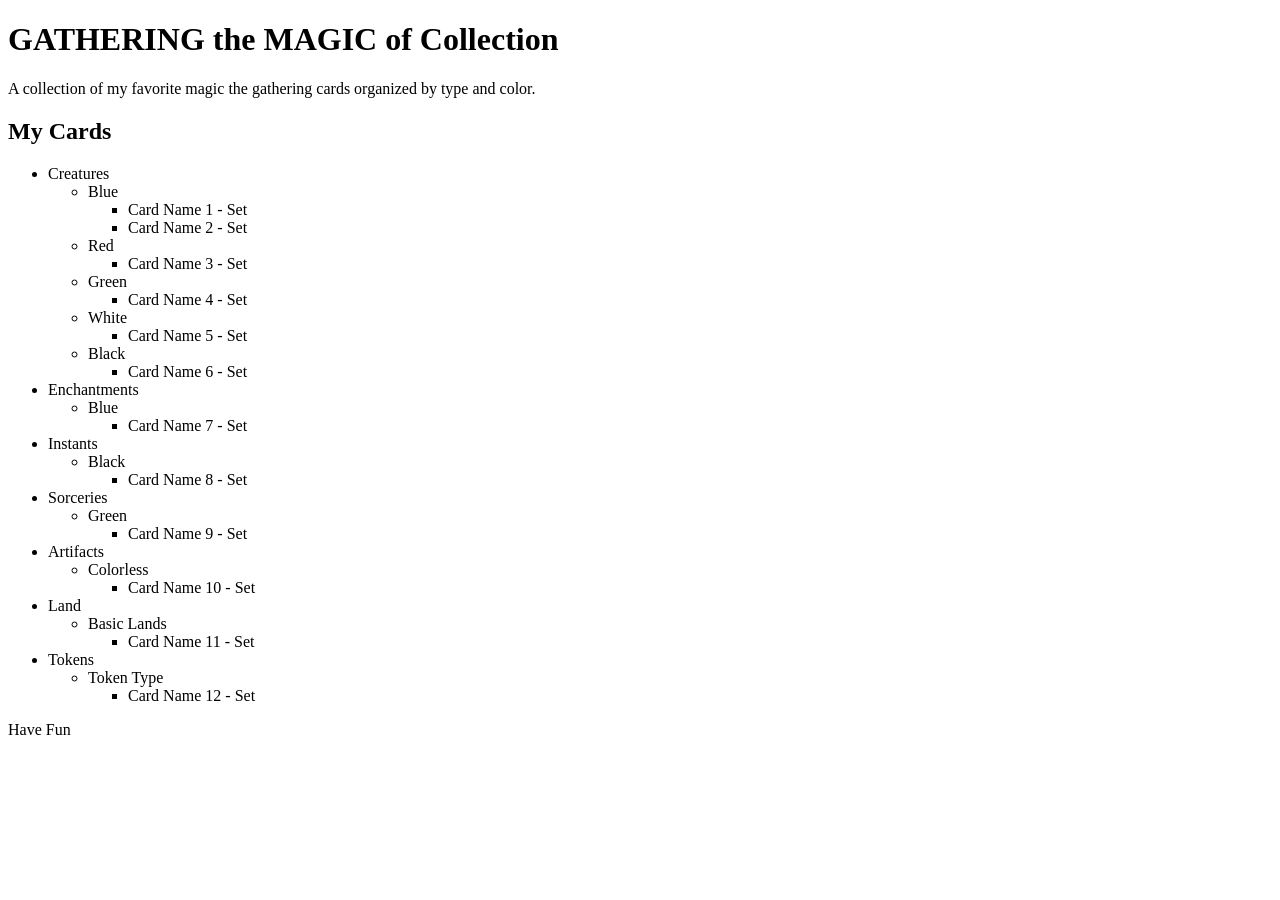
==== index.html @ 366f34b3 "Create index.html" ====
<!DOCTYPE html>
<html lang="en">
<head>
    <meta charset="UTF-8">
    <meta name="viewport" content="width=device-width, initial-scale=1.0">
    <title>GATHERING the MAGIC of Collection</title>
    <link rel="stylesheet" href="styles.css">
</head>
<body>
    <header>
        <h1>GATHERING the MAGIC of Collection</h1>
        <p>A collection of my favorite magic the gathering cards organized by type and color.</p>
    </header>
    <main>
        <section id="card-list">
            <h2>My Cards</h2>
            <ul>
                <li>Creatures
                    <ul>
                        <li>Blue
                            <ul>
                                <li>Card Name 1 - Set</li>
                                <li>Card Name 2 - Set</li>
                            </ul>
                        </li>
                        <li>Red
                            <ul>
                                <li>Card Name 3 - Set</li>
                            </ul>
                        </li>
                        <li>Green
                            <ul>
                                <li>Card Name 4 - Set</li>
                            </ul>
                        </li>
                        <li>White
                            <ul>
                                <li>Card Name 5 - Set</li>
                            </ul>
                        </li>
                        <li>Black
                            <ul>
                                <li>Card Name 6 - Set</li>
                            </ul>
                        </li>
                    </ul>
                </li>
                <li>Enchantments
                    <ul>
                        <li>Blue
                            <ul>
                                <li>Card Name 7 - Set</li>
                            </ul>
                        </li>
                        <!-- Add more colors and cards here -->
                    </ul>
                </li>
                <li>Instants
                    <ul>
                        <li>Black
                            <ul>
                                <li>Card Name 8 - Set</li>
                            </ul>
                        </li>
                    </ul>
                </li>
                <li>Sorceries
                    <ul>
                        <li>Green
                            <ul>
                                <li>Card Name 9 - Set</li>
                            </ul>
                        </li>
                    </ul>
                </li>
                <li>Artifacts
                    <ul>
                        <li>Colorless
                            <ul>
                                <li>Card Name 10 - Set</li>
                            </ul>
                        </li>
                    </ul>
                </li>
                <li>Land
                    <ul>
                        <li>Basic Lands
                            <ul>
                                <li>Card Name 11 - Set</li>
                            </ul>
                        </li>
                    </ul>
                </li>
                <li>Tokens
                    <ul>
                        <li>Token Type
                            <ul>
                                <li>Card Name 12 - Set</li>
                            </ul>
                        </li>
                    </ul>
                </li>
            </ul>
        </section>
    </main>
    <footer>
     Have Fun
    </footer>
</body>
</html>
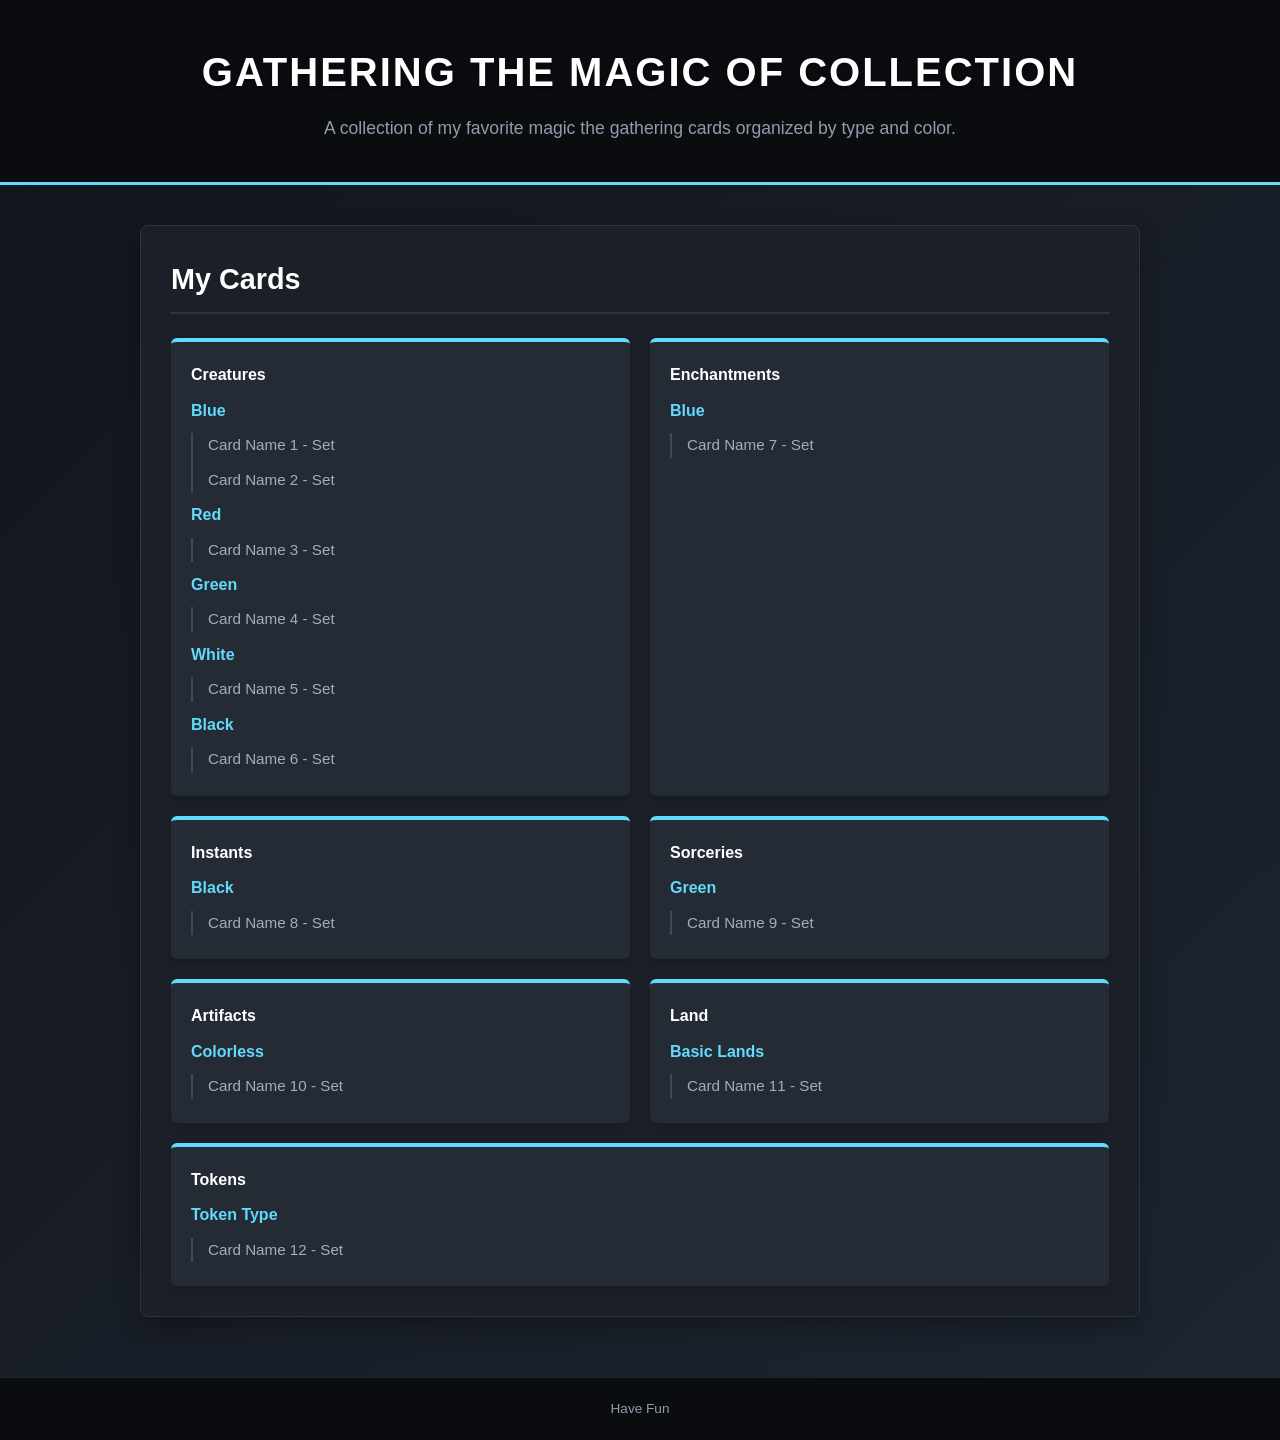
==== commit 55ece7f4: "Update index.html" ====
--- a/index.html
+++ b/index.html
@@ -4,7 +4,146 @@
     <meta charset="UTF-8">
     <meta name="viewport" content="width=device-width, initial-scale=1.0">
     <title>GATHERING the MAGIC of Collection</title>
-    <link rel="stylesheet" href="styles.css">
+    <style>
+        /* ==========================================
+           1. GLOBAL STYLES & BACKGROUND
+           ========================================== */
+        body {
+            font-family: 'Segoe UI', Tahoma, Geneva, Verdana, sans-serif;
+            background: linear-gradient(135deg, #11151c 0%, #1e2530 100%);
+            color: #e0e6ed;
+            margin: 0;
+            padding: 0;
+            line-height: 1.6;
+        }
+
+        /* ==========================================
+           2. HEADER
+           ========================================== */
+        header {
+            text-align: center;
+            background-color: #0b0c10;
+            padding: 40px 20px;
+            border-bottom: 3px solid #61dafb; /* Magic-inspired neon accent */
+        }
+
+        header h1 {
+            font-size: 2.5rem;
+            font-weight: 700;
+            color: #ffffff;
+            margin: 0 0 10px 0;
+            text-transform: uppercase;
+            letter-spacing: 2px;
+            text-shadow: 0 2px 4px rgba(0,0,0,0.5);
+        }
+
+        header p {
+            font-size: 1.1rem;
+            color: #8f9cae;
+            margin: 0;
+        }
+
+        /* ==========================================
+           3. MAIN CONTENT & SECTIONS
+           ========================================== */
+        main {
+            max-width: 1000px;
+            margin: 40px auto;
+            padding: 0 20px;
+        }
+
+        #card-list {
+            background-color: #1b2028;
+            padding: 30px;
+            margin-bottom: 30px;
+            border-radius: 8px;
+            border: 1px solid #2c3545;
+            box-shadow: 0 10px 25px rgba(0, 0, 0, 0.3);
+        }
+
+        #card-list h2 {
+            color: #ffffff;
+            font-size: 1.8rem;
+            border-bottom: 2px solid #2c3545;
+            padding-bottom: 10px;
+            margin-top: 0;
+        }
+
+        /* ==========================================
+           4. NAVIGATION / HORIZONTAL CARD TYPES
+           ========================================== */
+        /* Targets the main categories (Creatures, Enchantments, etc.) to look like a menu grid */
+        #card-list > ul {
+            list-style-type: none;
+            padding: 0;
+            margin: 20px 0 0 0;
+            display: flex;
+            flex-wrap: wrap;
+            gap: 20px;
+        }
+
+        #card-list > ul > li {
+            background-color: #242b35;
+            flex: 1 1 calc(33.333% - 20px); /* 3 columns on desktop views */
+            min-width: 250px;
+            padding: 20px;
+            border-radius: 6px;
+            border-top: 4px solid #61dafb; /* Top accent border */
+            box-shadow: 0 4px 6px rgba(0,0,0,0.15);
+            transition: transform 0.2s ease, background-color 0.2s ease;
+            font-weight: bold;
+            color: #ffffff;
+        }
+
+        /* Hover effect for the card type blocks */
+        #card-list > ul > li:hover {
+            transform: translateY(-5px);
+            background-color: #2c3543;
+        }
+
+        /* ==========================================
+           5. NESTED COLOR & CARD LISTS
+           ========================================== */
+        /* Sub-lists for Colors (Blue, Red, Green, etc.) */
+        #card-list ul ul {
+            list-style-type: none;
+            padding-left: 0;
+            margin-top: 10px;
+        }
+
+        #card-list ul ul li {
+            font-weight: 600;
+            color: #61dafb; /* Mana color highlight text */
+            margin-top: 10px;
+        }
+
+        /* Actual individual Card Names */
+        #card-list ul ul ul {
+            padding-left: 15px;
+            border-left: 2px solid #3d495c;
+            margin-top: 5px;
+        }
+
+        #card-list ul ul ul li {
+            font-weight: normal;
+            color: #a0aec0;
+            font-size: 0.95rem;
+            margin-bottom: 4px;
+        }
+
+        /* ==========================================
+           6. FOOTER
+           ========================================== */
+        footer {
+            text-align: center;
+            font-size: 0.85rem;
+            padding: 20px;
+            background-color: #0b0c10;
+            color: #8f9cae;
+            border-top: 1px solid #1e2530;
+            margin-top: 60px;
+        }
+    </style>
 </head>
 <body>
     <header>
@@ -52,8 +191,7 @@
                                 <li>Card Name 7 - Set</li>
                             </ul>
                         </li>
-                        <!-- Add more colors and cards here -->
-                    </ul>
+                        </ul>
                 </li>
                 <li>Instants
                     <ul>
@@ -104,7 +242,7 @@
         </section>
     </main>
     <footer>
-     Have Fun
+        Have Fun
     </footer>
 </body>
 </html>
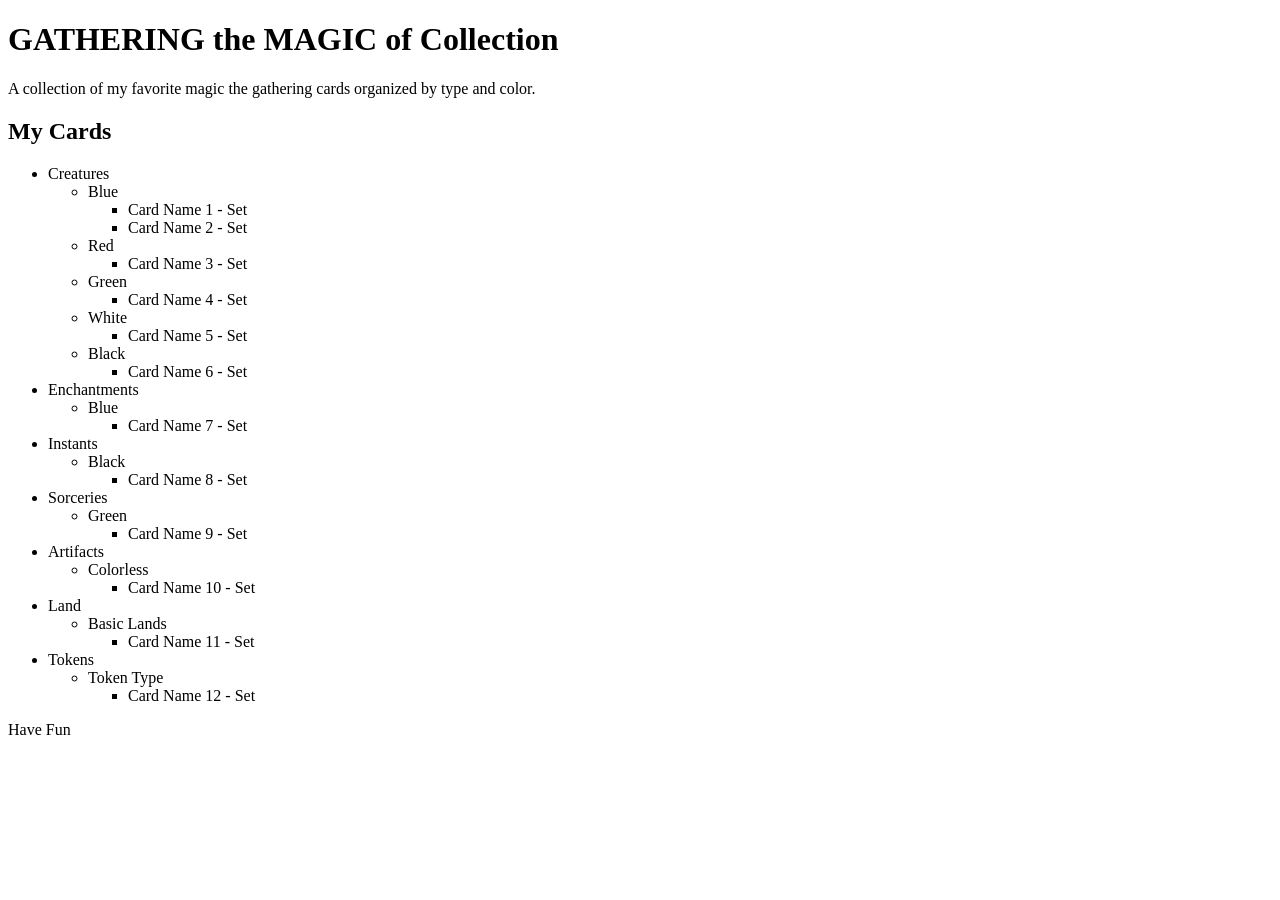
==== commit e1c0da75: "index.html 4" ====
--- a/index.html
+++ b/index.html
@@ -4,146 +4,7 @@
     <meta charset="UTF-8">
     <meta name="viewport" content="width=device-width, initial-scale=1.0">
     <title>GATHERING the MAGIC of Collection</title>
-    <style>
-        /* ==========================================
-           1. GLOBAL STYLES & BACKGROUND
-           ========================================== */
-        body {
-            font-family: 'Segoe UI', Tahoma, Geneva, Verdana, sans-serif;
-            background: linear-gradient(135deg, #11151c 0%, #1e2530 100%);
-            color: #e0e6ed;
-            margin: 0;
-            padding: 0;
-            line-height: 1.6;
-        }
-
-        /* ==========================================
-           2. HEADER
-           ========================================== */
-        header {
-            text-align: center;
-            background-color: #0b0c10;
-            padding: 40px 20px;
-            border-bottom: 3px solid #61dafb; /* Magic-inspired neon accent */
-        }
-
-        header h1 {
-            font-size: 2.5rem;
-            font-weight: 700;
-            color: #ffffff;
-            margin: 0 0 10px 0;
-            text-transform: uppercase;
-            letter-spacing: 2px;
-            text-shadow: 0 2px 4px rgba(0,0,0,0.5);
-        }
-
-        header p {
-            font-size: 1.1rem;
-            color: #8f9cae;
-            margin: 0;
-        }
-
-        /* ==========================================
-           3. MAIN CONTENT & SECTIONS
-           ========================================== */
-        main {
-            max-width: 1000px;
-            margin: 40px auto;
-            padding: 0 20px;
-        }
-
-        #card-list {
-            background-color: #1b2028;
-            padding: 30px;
-            margin-bottom: 30px;
-            border-radius: 8px;
-            border: 1px solid #2c3545;
-            box-shadow: 0 10px 25px rgba(0, 0, 0, 0.3);
-        }
-
-        #card-list h2 {
-            color: #ffffff;
-            font-size: 1.8rem;
-            border-bottom: 2px solid #2c3545;
-            padding-bottom: 10px;
-            margin-top: 0;
-        }
-
-        /* ==========================================
-           4. NAVIGATION / HORIZONTAL CARD TYPES
-           ========================================== */
-        /* Targets the main categories (Creatures, Enchantments, etc.) to look like a menu grid */
-        #card-list > ul {
-            list-style-type: none;
-            padding: 0;
-            margin: 20px 0 0 0;
-            display: flex;
-            flex-wrap: wrap;
-            gap: 20px;
-        }
-
-        #card-list > ul > li {
-            background-color: #242b35;
-            flex: 1 1 calc(33.333% - 20px); /* 3 columns on desktop views */
-            min-width: 250px;
-            padding: 20px;
-            border-radius: 6px;
-            border-top: 4px solid #61dafb; /* Top accent border */
-            box-shadow: 0 4px 6px rgba(0,0,0,0.15);
-            transition: transform 0.2s ease, background-color 0.2s ease;
-            font-weight: bold;
-            color: #ffffff;
-        }
-
-        /* Hover effect for the card type blocks */
-        #card-list > ul > li:hover {
-            transform: translateY(-5px);
-            background-color: #2c3543;
-        }
-
-        /* ==========================================
-           5. NESTED COLOR & CARD LISTS
-           ========================================== */
-        /* Sub-lists for Colors (Blue, Red, Green, etc.) */
-        #card-list ul ul {
-            list-style-type: none;
-            padding-left: 0;
-            margin-top: 10px;
-        }
-
-        #card-list ul ul li {
-            font-weight: 600;
-            color: #61dafb; /* Mana color highlight text */
-            margin-top: 10px;
-        }
-
-        /* Actual individual Card Names */
-        #card-list ul ul ul {
-            padding-left: 15px;
-            border-left: 2px solid #3d495c;
-            margin-top: 5px;
-        }
-
-        #card-list ul ul ul li {
-            font-weight: normal;
-            color: #a0aec0;
-            font-size: 0.95rem;
-            margin-bottom: 4px;
-        }
-
-        /* ==========================================
-           6. FOOTER
-           ========================================== */
-        footer {
-            text-align: center;
-            font-size: 0.85rem;
-            padding: 20px;
-            background-color: #0b0c10;
-            color: #8f9cae;
-            border-top: 1px solid #1e2530;
-            margin-top: 60px;
-        }
-    </style>
+    <link rel="stylesheet" href="styles.css">
 </head>
 <body>
     <header>
@@ -191,7 +52,8 @@
                                 <li>Card Name 7 - Set</li>
                             </ul>
                         </li>
-                        </ul>
+                        <!-- Add more colors and cards here -->
+                    </ul>
                 </li>
                 <li>Instants
                     <ul>
@@ -242,7 +104,7 @@
         </section>
     </main>
     <footer>
-        Have Fun
+     Have Fun
     </footer>
 </body>
 </html>
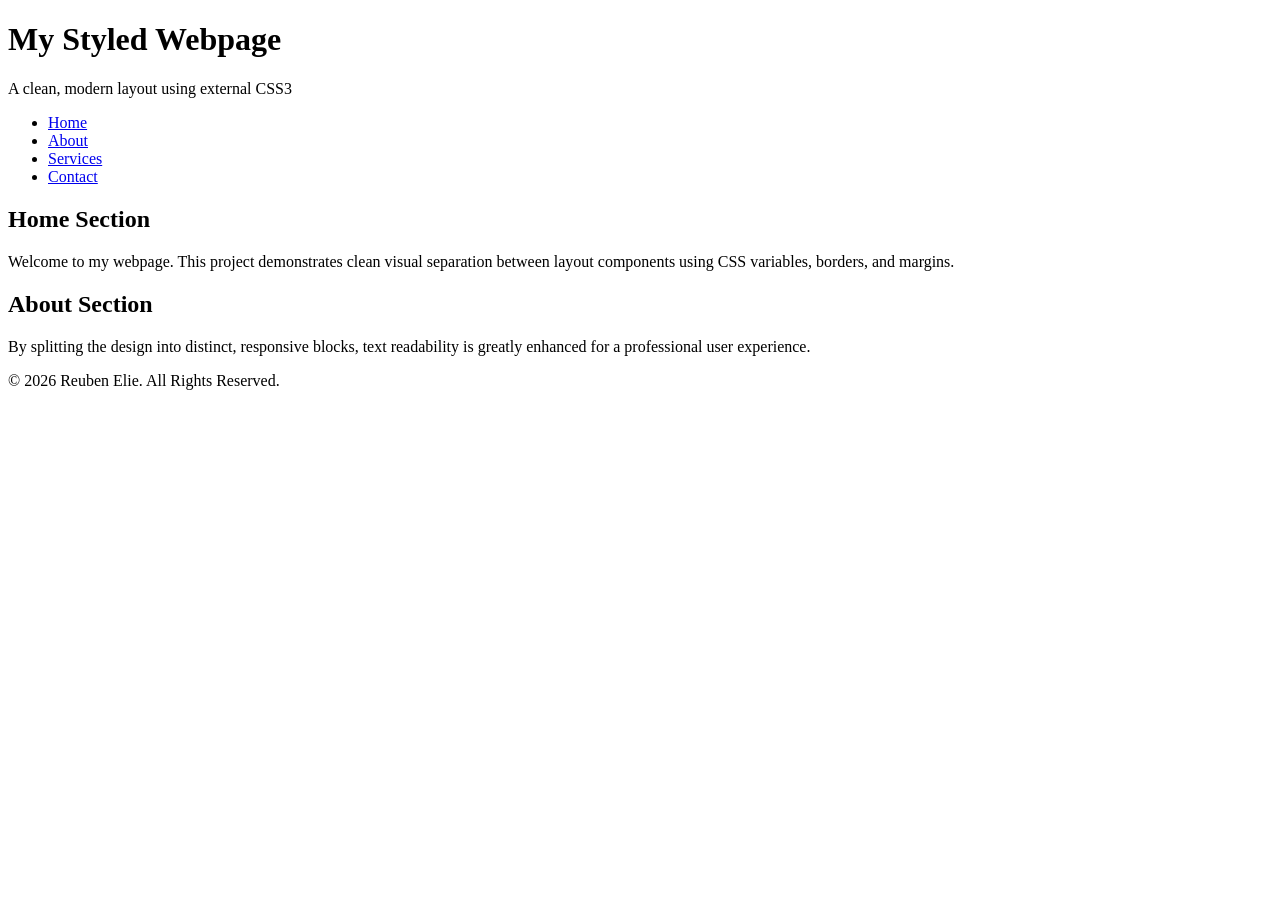
==== commit 42b00399: "Update index.html" ====
--- a/index.html
+++ b/index.html
@@ -3,108 +3,46 @@
 <head>
     <meta charset="UTF-8">
     <meta name="viewport" content="width=device-width, initial-scale=1.0">
-    <title>GATHERING the MAGIC of Collection</title>
+    <title>CSS3 Styling Project</title>
+    <!-- Links the external stylesheet -->
     <link rel="stylesheet" href="styles.css">
 </head>
 <body>
+
+    <!-- Header Section -->
     <header>
-        <h1>GATHERING the MAGIC of Collection</h1>
-        <p>A collection of my favorite magic the gathering cards organized by type and color.</p>
+        <h1>My Styled Webpage</h1>
+        <p>A clean, modern layout using external CSS3</p>
     </header>
+
+    <!-- Navigation Menu Section -->
+    <nav>
+        <ul>
+            <li><a href="#home">Home</a></li>
+            <li><a href="#about">About</a></li>
+            <li><a href="#services">Services</a></li>
+            <li><a href="#contact">Contact</a></li>
+        </ul>
+    </nav>
+
+    <!-- Main Content Sections -->
     <main>
-        <section id="card-list">
-            <h2>My Cards</h2>
-            <ul>
-                <li>Creatures
-                    <ul>
-                        <li>Blue
-                            <ul>
-                                <li>Card Name 1 - Set</li>
-                                <li>Card Name 2 - Set</li>
-                            </ul>
-                        </li>
-                        <li>Red
-                            <ul>
-                                <li>Card Name 3 - Set</li>
-                            </ul>
-                        </li>
-                        <li>Green
-                            <ul>
-                                <li>Card Name 4 - Set</li>
-                            </ul>
-                        </li>
-                        <li>White
-                            <ul>
-                                <li>Card Name 5 - Set</li>
-                            </ul>
-                        </li>
-                        <li>Black
-                            <ul>
-                                <li>Card Name 6 - Set</li>
-                            </ul>
-                        </li>
-                    </ul>
-                </li>
-                <li>Enchantments
-                    <ul>
-                        <li>Blue
-                            <ul>
-                                <li>Card Name 7 - Set</li>
-                            </ul>
-                        </li>
-                        <!-- Add more colors and cards here -->
-                    </ul>
-                </li>
-                <li>Instants
-                    <ul>
-                        <li>Black
-                            <ul>
-                                <li>Card Name 8 - Set</li>
-                            </ul>
-                        </li>
-                    </ul>
-                </li>
-                <li>Sorceries
-                    <ul>
-                        <li>Green
-                            <ul>
-                                <li>Card Name 9 - Set</li>
-                            </ul>
-                        </li>
-                    </ul>
-                </li>
-                <li>Artifacts
-                    <ul>
-                        <li>Colorless
-                            <ul>
-                                <li>Card Name 10 - Set</li>
-                            </ul>
-                        </li>
-                    </ul>
-                </li>
-                <li>Land
-                    <ul>
-                        <li>Basic Lands
-                            <ul>
-                                <li>Card Name 11 - Set</li>
-                            </ul>
-                        </li>
-                    </ul>
-                </li>
-                <li>Tokens
-                    <ul>
-                        <li>Token Type
-                            <ul>
-                                <li>Card Name 12 - Set</li>
-                            </ul>
-                        </li>
-                    </ul>
-                </li>
-            </ul>
+        <section id="home">
+            <h2>Home Section</h2>
+            <p>Welcome to my webpage. This project demonstrates clean visual separation between layout components using CSS variables, borders, and margins.</p>
+        </section>
+
+        <section id="about">
+            <h2>About Section</h2>
+            <p>By splitting the design into distinct, responsive blocks, text readability is greatly enhanced for a professional user experience.</p>
         </section>
     </main>
+
+    <!-- Footer Section -->
     <footer>
-     Have Fun
+        <p>&copy; 2026 Reuben Elie. All Rights Reserved.</p>
     </footer>
+
 </body>
 </html>
+</html>
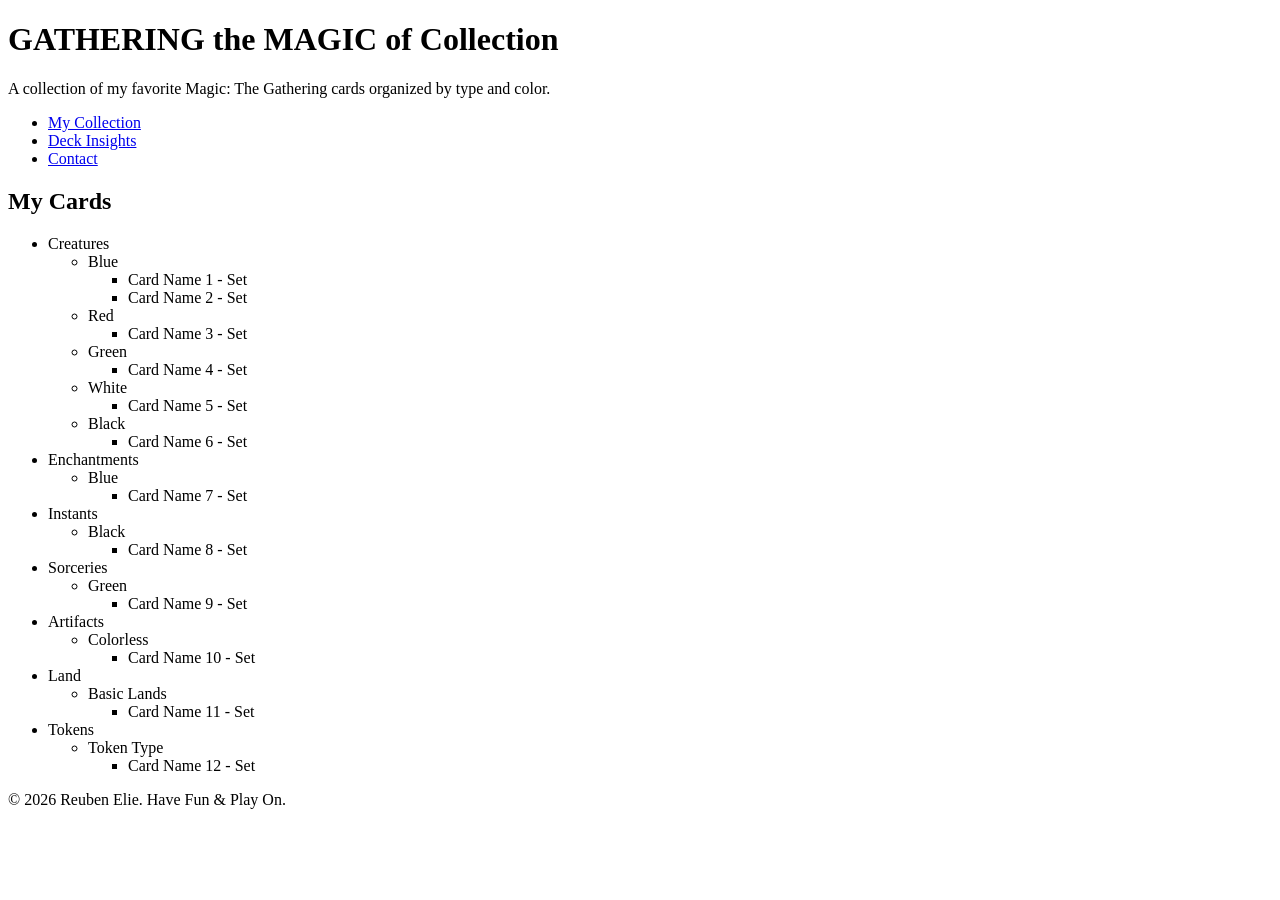
==== commit bddcb7b5: "Update index.html" ====
--- a/index.html
+++ b/index.html
@@ -3,46 +3,124 @@
 <head>
     <meta charset="UTF-8">
     <meta name="viewport" content="width=device-width, initial-scale=1.0">
-    <title>CSS3 Styling Project</title>
-    <!-- Links the external stylesheet -->
+    <title>GATHERING the MAGIC of Collection</title>
+    <!-- CRITICAL FIX: Link to the external styles.css file -->
     <link rel="stylesheet" href="styles.css">
 </head>
 <body>
 
-    <!-- Header Section -->
+    <!-- Header Block -->
     <header>
-        <h1>My Styled Webpage</h1>
-        <p>A clean, modern layout using external CSS3</p>
+        <h1>GATHERING the MAGIC of Collection</h1>
+        <p>A collection of my favorite Magic: The Gathering cards organized by type and color.</p>
     </header>
 
-    <!-- Navigation Menu Section -->
+    <!-- CRITICAL FIX: Adding a real horizontal Navigation Bar to fulfill the rubric -->
     <nav>
         <ul>
-            <li><a href="#home">Home</a></li>
-            <li><a href="#about">About</a></li>
-            <li><a href="#services">Services</a></li>
+            <li><a href="#card-list">My Collection</a></li>
+            <li><a href="#stats">Deck Insights</a></li>
             <li><a href="#contact">Contact</a></li>
         </ul>
     </nav>
 
-    <!-- Main Content Sections -->
+    <!-- Main Content Content -->
     <main>
-        <section id="home">
-            <h2>Home Section</h2>
-            <p>Welcome to my webpage. This project demonstrates clean visual separation between layout components using CSS variables, borders, and margins.</p>
-        </section>
-
-        <section id="about">
-            <h2>About Section</h2>
-            <p>By splitting the design into distinct, responsive blocks, text readability is greatly enhanced for a professional user experience.</p>
+        <section id="card-list">
+            <h2>My Cards</h2>
+            <ul>
+                <li>Creatures
+                    <ul>
+                        <li>Blue
+                            <ul>
+                                <li>Card Name 1 - Set</li>
+                                <li>Card Name 2 - Set</li>
+                            </ul>
+                        </li>
+                        <li>Red
+                            <ul>
+                                <li>Card Name 3 - Set</li>
+                            </ul>
+                        </li>
+                        <li>Green
+                            <ul>
+                                <li>Card Name 4 - Set</li>
+                            </ul>
+                        </li>
+                        <li>White
+                            <ul>
+                                <li>Card Name 5 - Set</li>
+                            </ul>
+                        </li>
+                        <li>Black
+                            <ul>
+                                <li>Card Name 6 - Set</li>
+                            </ul>
+                        </li>
+                    </ul>
+                </li>
+                <li>Enchantments
+                    <ul>
+                        <li>Blue
+                            <ul>
+                                <li>Card Name 7 - Set</li>
+                            </ul>
+                        </li>
+                    </ul>
+                </li>
+                <li>Instants
+                    <ul>
+                        <li>Black
+                            <ul>
+                                <li>Card Name 8 - Set</li>
+                            </ul>
+                        </li>
+                    </ul>
+                </li>
+                <li>Sorceries
+                    <ul>
+                        <li>Green
+                            <ul>
+                                <li>Card Name 9 - Set</li>
+                            </ul>
+                        </li>
+                    </ul>
+                </li>
+                <li>Artifacts
+                    <ul>
+                        <li>Colorless
+                            <ul>
+                                <li>Card Name 10 - Set</li>
+                            </ul>
+                        </li>
+                    </ul>
+                </li>
+                <li>Land
+                    <ul>
+                        <li>Basic Lands
+                            <ul>
+                                <li>Card Name 11 - Set</li>
+                            </ul>
+                        </li>
+                    </ul>
+                </li>
+                <li>Tokens
+                    <ul>
+                        <li>Token Type
+                            <ul>
+                                <li>Card Name 12 - Set</li>
+                            </ul>
+                        </li>
+                    </ul>
+                </li>
+            </ul>
         </section>
     </main>
 
-    <!-- Footer Section -->
+    <!-- Footer Block -->
     <footer>
-        <p>&copy; 2026 Reuben Elie. All Rights Reserved.</p>
+        <p>&copy; 2026 Reuben Elie. Have Fun & Play On.</p>
     </footer>
 
 </body>
 </html>
-</html>
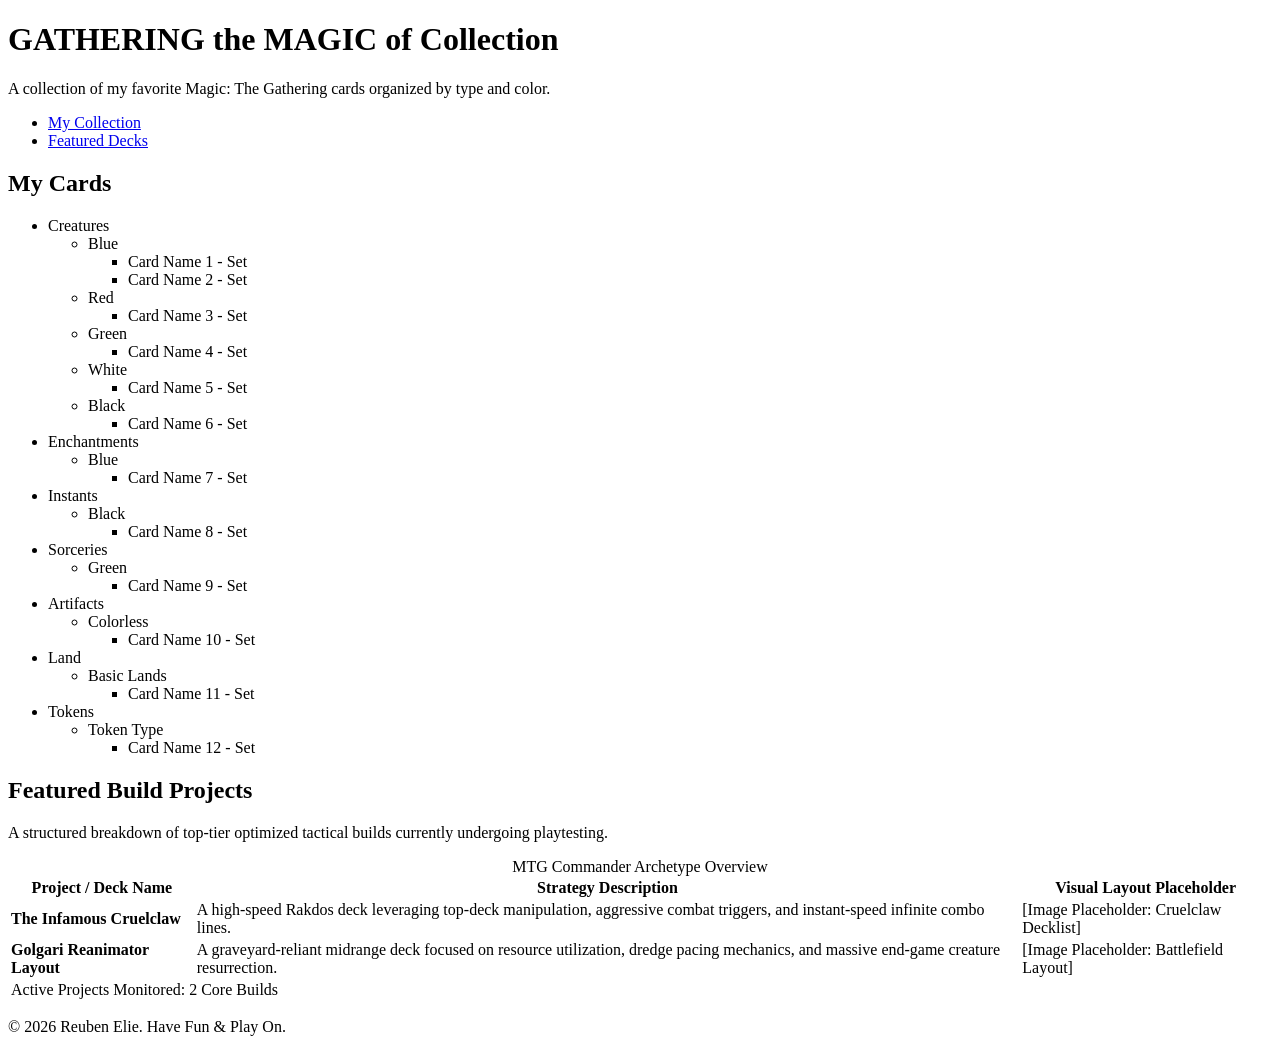
==== commit e872fcbc: "Update index.html" ====
--- a/index.html
+++ b/index.html
@@ -4,28 +4,29 @@
     <meta charset="UTF-8">
     <meta name="viewport" content="width=device-width, initial-scale=1.0">
     <title>GATHERING the MAGIC of Collection</title>
-    <!-- CRITICAL FIX: Link to the external styles.css file -->
+    <!-- Link to external stylesheet -->
     <link rel="stylesheet" href="styles.css">
 </head>
 <body>
 
-    <!-- Header Block -->
+    <!-- Header Section -->
     <header>
         <h1>GATHERING the MAGIC of Collection</h1>
         <p>A collection of my favorite Magic: The Gathering cards organized by type and color.</p>
     </header>
 
-    <!-- CRITICAL FIX: Adding a real horizontal Navigation Bar to fulfill the rubric -->
+    <!-- Navigation Menu (Required for transition effects) -->
     <nav>
         <ul>
             <li><a href="#card-list">My Collection</a></li>
-            <li><a href="#stats">Deck Insights</a></li>
-            <li><a href="#contact">Contact</a></li>
+            <li><a href="#projects">Featured Decks</a></li>
         </ul>
     </nav>
 
-    <!-- Main Content Content -->
+    <!-- Main Layout Container -->
     <main>
+
+        <!-- Existing Card List Section -->
         <section id="card-list">
             <h2>My Cards</h2>
             <ul>
@@ -115,9 +116,58 @@
                 </li>
             </ul>
         </section>
+
+        <!-- NEW: Projects Section with Complete Structural Table -->
+        <section id="projects">
+            <h2>Featured Build Projects</h2>
+            <p>A structured breakdown of top-tier optimized tactical builds currently undergoing playtesting.</p>
+            
+            <table>
+                <!-- Table Title Caption -->
+                <caption>MTG Commander Archetype Overview</caption>
+                
+                <!-- Column Groups (Applies bg color to 1st and 3rd columns) -->
+                <colgroup>
+                    <col class="table-column-highlight"> <!-- 1st Column -->
+                    <col>                                <!-- 2nd Column -->
+                    <col class="table-column-highlight"> <!-- 3rd Column -->
+                </colgroup>
+                
+                <!-- Table Header Group -->
+                <thead>
+                    <tr>
+                        <th>Project / Deck Name</th>
+                        <th>Strategy Description</th>
+                        <th>Visual Layout Placeholder</th>
+                    </tr>
+                </thead>
+                
+                <!-- Table Body Group (2 Sample Projects) -->
+                <tbody>
+                    <tr>
+                        <td><strong>The Infamous Cruelclaw</strong></td>
+                        <td>A high-speed Rakdos deck leveraging top-deck manipulation, aggressive combat triggers, and instant-speed infinite combo lines.</td>
+                        <td>[Image Placeholder: Cruelclaw Decklist]</td>
+                    </tr>
+                    <tr>
+                        <td><strong>Golgari Reanimator Layout</strong></td>
+                        <td>A graveyard-reliant midrange deck focused on resource utilization, dredge pacing mechanics, and massive end-game creature resurrection.</td>
+                        <td>[Image Placeholder: Battlefield Layout]</td>
+                    </tr>
+                </tbody>
+                
+                <!-- Table Footer Group -->
+                <tfoot>
+                    <tr>
+                        <td colspan="3">Active Projects Monitored: 2 Core Builds</td>
+                    </tr>
+                </tfoot>
+            </table>
+        </section>
+
     </main>
 
-    <!-- Footer Block -->
+    <!-- Footer Section -->
     <footer>
         <p>&copy; 2026 Reuben Elie. Have Fun & Play On.</p>
     </footer>
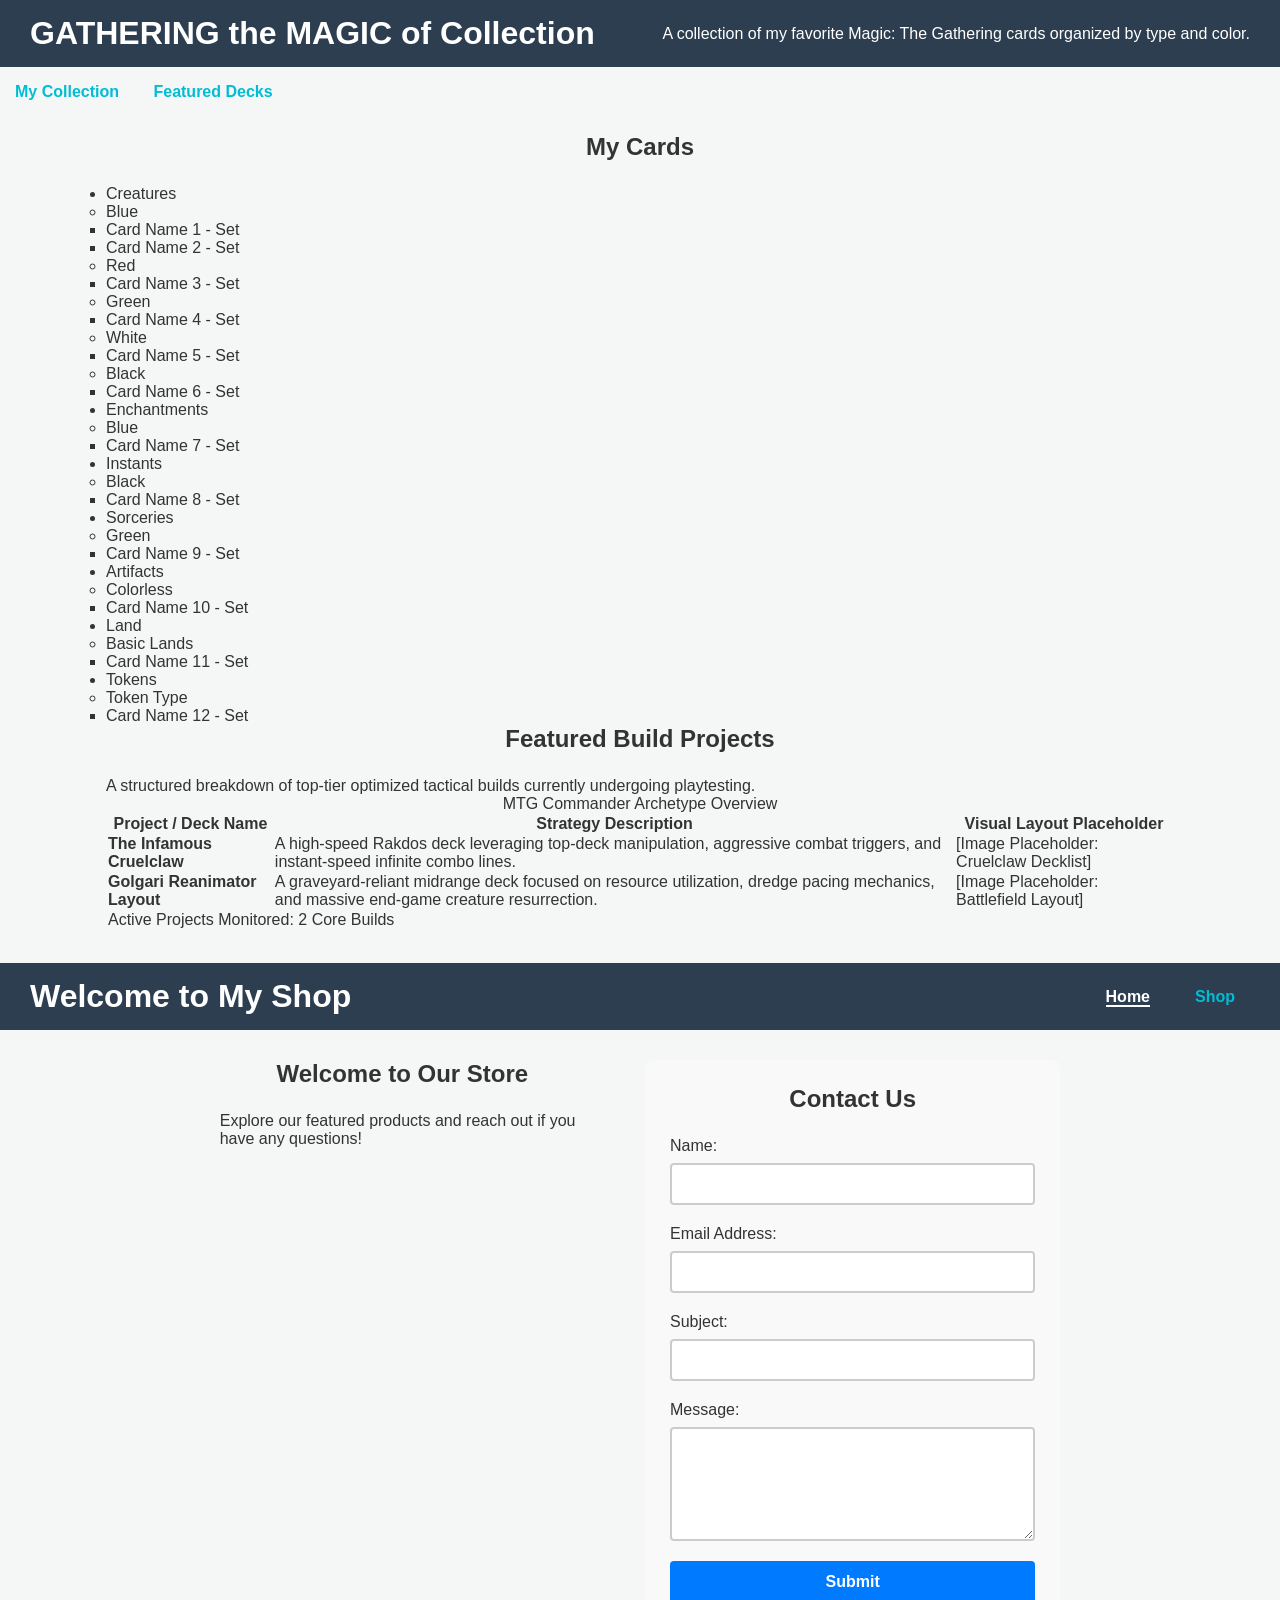
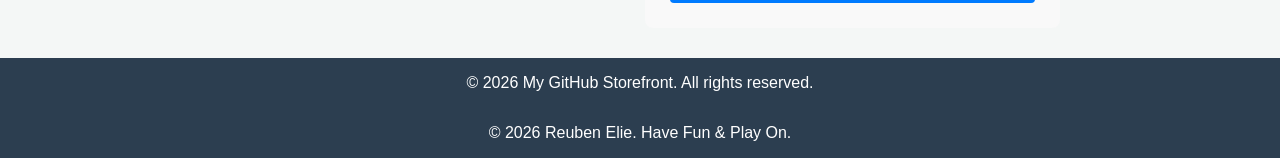
==== commit cfabf808: "Update index.html" ====
--- a/index.html
+++ b/index.html
@@ -167,6 +167,68 @@
 
     </main>
 
+    <!DOCTYPE html>
+<html lang="en">
+<head>
+    <meta charset="UTF-8">
+    <meta name="viewport" content="width=device-width, initial-scale=1.0">
+    <title>My Shop - Home</title>
+    <link rel="stylesheet" href="styles.css">
+</head>
+<body>
+
+    <header>
+        <h1>Welcome to My Shop</h1>
+        <nav>
+            <ul class="nav-menu">
+                <li><a href="index.html" class="active">Home</a></li>
+                <li><a href="storefront.html">Shop</a></li>
+            </ul>
+        </nav>
+    </header>
+
+    <main class="main-content">
+        <section class="hero-intro">
+            <h2>Welcome to Our Store</h2>
+            <p>Explore our featured products and reach out if you have any questions!</p>
+        </section>
+
+        <section id="contact" class="contact-section">
+            <h2>Contact Us</h2>
+            <form class="contact-form" action="#" method="POST">
+                
+                <div class="form-group">
+                    <label for="sender-name">Name:</label>
+                    <input type="text" id="sender-name" name="sender-name" required>
+                </div>
+
+                <div class="form-group">
+                    <label for="email-address">Email Address:</label>
+                    <input type="email" id="email-address" name="email-address" required>
+                </div>
+
+                <div class="form-group">
+                    <label for="subject">Subject:</label>
+                    <input type="text" id="subject" name="subject">
+                </div>
+
+                <div class="form-group">
+                    <label for="message">Message:</label>
+                    <textarea id="message" name="message" rows="5"></textarea>
+                </div>
+
+                <button type="submit" class="submit-btn">Submit</button>
+            </form>
+        </section>
+    </main>
+
+    <footer>
+        <p>&copy; 2026 My GitHub Storefront. All rights reserved.</p>
+    </footer>
+
+</body>
+</html>
+
     <!-- Footer Section -->
     <footer>
         <p>&copy; 2026 Reuben Elie. Have Fun & Play On.</p>
--- a/styles.css
+++ b/styles.css
@@ -0,0 +1,266 @@
+/* Universal Resets */
+* {
+    box-sizing: border-box;
+    margin: 0;
+    padding: 0;
+    font-family: 'Segoe UI', Tahoma, Geneva, Verdana, sans-serif;
+}
+
+body {
+    background-color: #f4f7f6;
+    color: #333;
+    display: flex;
+    flex-direction: column;
+    min-height: 100vh;
+}
+
+/* Header & Navigation */
+header {
+    background-color: #2c3e50;
+    color: white;
+    padding: 1.5rem;
+    text-align: center;
+}
+
+nav ul {
+    list-style: none;
+    margin-top: 1rem;
+}
+
+nav ul li {
+    display: inline;
+    margin: 0 15px;
+}
+
+nav ul li a {
+    color: #00bcd4;
+    text-decoration: none;
+    font-weight: bold;
+}
+
+nav ul li a.active {
+    color: #ffffff;
+    border-bottom: 2px solid #ffffff;
+}
+
+/* Main Content Area */
+main {
+    max-width: 1100px;
+    margin: 2rem auto;
+    padding: 0 1rem;
+    flex: 1;
+}
+
+main h2 {
+    margin-bottom: 1.5rem;
+    text-align: center;
+}
+
+/* The Product Grid Display */
+.product-grid {
+    display: grid;
+    grid-template-columns: repeat(auto-fit, minmax(250px, 1fr));
+    gap: 2rem;
+}
+
+/* Individual Product Cards */
+.product-card {
+    background: white;
+    padding: 1.5rem;
+    border-radius: 8px;
+    box-shadow: 0 4px 6px rgba(0, 0, 0, 0.1);
+    text-align: center;
+    transition: transform 0.2s;
+}
+
+.product-card:hover {
+    transform: translateY(-5px);
+}
+
+.product-card img {
+    max-width: 100%;
+    border-radius: 4px;
+    margin-bottom: 1rem;
+}
+
+.product-card h3 {
+    font-size: 1.2rem;
+    margin-bottom: 0.5rem;
+}
+
+.product-card .price {
+    color: #e74c3c;
+    font-weight: bold;
+    font-size: 1.1rem;
+    margin-bottom: 1rem;
+}
+
+/* Call to Action Buttons */
+.buy-btn {
+    background-color: #2ecc71;
+    color: white;
+    border: none;
+    padding: 0.6rem 1.2rem;
+    font-size: 1rem;
+    border-radius: 4px;
+    cursor: pointer;
+    width: 100%;
+    font-weight: bold;
+}
+
+.buy-btn:hover {
+    background-color: #27ae60;
+}
+
+/* Footer styling */
+footer {
+    background-color: #2c3e50;
+    color: white;
+    text-align: center;
+    padding: 1rem;
+    margin-top: auto;
+}
+
+/* ==========================================================================
+   Base & Layout Components (Mobile-First)
+   ========================================================================== */
+
+/* Navigational Menu Flexbox */
+header nav ul.nav-menu {
+    display: flex;
+    flex-direction: row;
+    gap: 15px;
+    list-style: none;
+    padding: 0;
+    margin: 0;
+}
+
+/* Main Content Area Flexbox */
+.main-content {
+    display: flex;
+    flex-direction: column;
+    gap: 40px;
+    padding: 20px;
+    max-width: 1200px;
+    margin: 0 auto;
+}
+
+/* Contact Form Container Flexbox */
+.contact-form {
+    display: flex;
+    flex-direction: column;
+    gap: 20px;
+    width: 100%;
+    max-width: 500px;
+    margin: 0 auto;
+}
+
+/* Individual Form Group Layout */
+.form-group {
+    display: flex;
+    flex-direction: column;
+    gap: 8px;
+}
+
+/* ==========================================================================
+   Form Styling & Interactivity
+   ========================================================================== */
+
+/* Input and Textarea Fields */
+.contact-form input[type="text"],
+.contact-form input[type="email"],
+.contact-form textarea {
+    width: 100%;
+    padding: 10px;
+    border: 2px solid #ccc;
+    border-radius: 4px;
+    font-size: 1rem;
+    box-sizing: border-box;
+    /* Smooth interaction transition */
+    transition: border-color 0.3s ease;
+}
+
+/* Interactive Hover and Focus Effects for Inputs */
+.contact-form input[type="text"]:hover,
+.contact-form input[type="email"]:hover,
+.contact-form textarea:hover {
+    border-color: #888;
+}
+
+.contact-form input[type="text"]:focus,
+.contact-form input[type="email"]:focus,
+.contact-form textarea:focus {
+    border-color: #0056b3;
+    outline: none;
+}
+
+/* Submit Button Base Styling */
+.submit-btn {
+    padding: 12px 20px;
+    background-color: #007bff;
+    color: #fff;
+    border: none;
+    border-radius: 4px;
+    font-size: 1rem;
+    cursor: pointer;
+    font-weight: bold;
+    /* Smooth background color transition */
+    transition: background-color 0.3s ease;
+}
+
+/* Interactive Hover and Focus Effects for Button */
+.submit-btn:hover,
+.submit-btn:focus {
+    background-color: #0056b3;
+    outline: none;
+}
+
+
+/* ==========================================================================
+   Responsive Design (Media Queries)
+   ========================================================================== */
+
+/* Phone Display (Base layout is already mobile-first)
+   Minimum mobile breakpoints typically handle screens up to 480px
+*/
+@media min-width: 320px) {
+    /* Mobile-specific structural tweaks can go here if needed */
+}
+
+/* Tablet Display (Min-width: 768px) */
+@media (min-width: 768px) {
+    header {
+        display: flex;
+        justify-content: space-between;
+        align-items: center;
+        padding: 15px 30px;
+    }
+
+    /* Adjust main content items to give more spacing on tablets */
+    .main-content {
+        gap: 50px;
+        padding: 30px;
+    }
+}
+
+/* Desktop Display (Min-width: 1024px) */
+@media (min-width: 1024px) {
+    /* Shifts layout to multi-column display options on large monitors */
+    .main-content {
+        flex-direction: row;
+        justify-content: space-between;
+        align-items: flex-start;
+        gap: 60px;
+    }
+
+    .hero-intro {
+        flex: 1;
+    }
+
+    .contact-section {
+        flex: 1;
+        background-color: #f9f9f9;
+        padding: 25px;
+        border-radius: 8px;
+    }
+}
--- a/styles.css
+++ b/styles.css
@@ -0,0 +1,266 @@
+/* Universal Resets */
+* {
+    box-sizing: border-box;
+    margin: 0;
+    padding: 0;
+    font-family: 'Segoe UI', Tahoma, Geneva, Verdana, sans-serif;
+}
+
+body {
+    background-color: #f4f7f6;
+    color: #333;
+    display: flex;
+    flex-direction: column;
+    min-height: 100vh;
+}
+
+/* Header & Navigation */
+header {
+    background-color: #2c3e50;
+    color: white;
+    padding: 1.5rem;
+    text-align: center;
+}
+
+nav ul {
+    list-style: none;
+    margin-top: 1rem;
+}
+
+nav ul li {
+    display: inline;
+    margin: 0 15px;
+}
+
+nav ul li a {
+    color: #00bcd4;
+    text-decoration: none;
+    font-weight: bold;
+}
+
+nav ul li a.active {
+    color: #ffffff;
+    border-bottom: 2px solid #ffffff;
+}
+
+/* Main Content Area */
+main {
+    max-width: 1100px;
+    margin: 2rem auto;
+    padding: 0 1rem;
+    flex: 1;
+}
+
+main h2 {
+    margin-bottom: 1.5rem;
+    text-align: center;
+}
+
+/* The Product Grid Display */
+.product-grid {
+    display: grid;
+    grid-template-columns: repeat(auto-fit, minmax(250px, 1fr));
+    gap: 2rem;
+}
+
+/* Individual Product Cards */
+.product-card {
+    background: white;
+    padding: 1.5rem;
+    border-radius: 8px;
+    box-shadow: 0 4px 6px rgba(0, 0, 0, 0.1);
+    text-align: center;
+    transition: transform 0.2s;
+}
+
+.product-card:hover {
+    transform: translateY(-5px);
+}
+
+.product-card img {
+    max-width: 100%;
+    border-radius: 4px;
+    margin-bottom: 1rem;
+}
+
+.product-card h3 {
+    font-size: 1.2rem;
+    margin-bottom: 0.5rem;
+}
+
+.product-card .price {
+    color: #e74c3c;
+    font-weight: bold;
+    font-size: 1.1rem;
+    margin-bottom: 1rem;
+}
+
+/* Call to Action Buttons */
+.buy-btn {
+    background-color: #2ecc71;
+    color: white;
+    border: none;
+    padding: 0.6rem 1.2rem;
+    font-size: 1rem;
+    border-radius: 4px;
+    cursor: pointer;
+    width: 100%;
+    font-weight: bold;
+}
+
+.buy-btn:hover {
+    background-color: #27ae60;
+}
+
+/* Footer styling */
+footer {
+    background-color: #2c3e50;
+    color: white;
+    text-align: center;
+    padding: 1rem;
+    margin-top: auto;
+}
+
+/* ==========================================================================
+   Base & Layout Components (Mobile-First)
+   ========================================================================== */
+
+/* Navigational Menu Flexbox */
+header nav ul.nav-menu {
+    display: flex;
+    flex-direction: row;
+    gap: 15px;
+    list-style: none;
+    padding: 0;
+    margin: 0;
+}
+
+/* Main Content Area Flexbox */
+.main-content {
+    display: flex;
+    flex-direction: column;
+    gap: 40px;
+    padding: 20px;
+    max-width: 1200px;
+    margin: 0 auto;
+}
+
+/* Contact Form Container Flexbox */
+.contact-form {
+    display: flex;
+    flex-direction: column;
+    gap: 20px;
+    width: 100%;
+    max-width: 500px;
+    margin: 0 auto;
+}
+
+/* Individual Form Group Layout */
+.form-group {
+    display: flex;
+    flex-direction: column;
+    gap: 8px;
+}
+
+/* ==========================================================================
+   Form Styling & Interactivity
+   ========================================================================== */
+
+/* Input and Textarea Fields */
+.contact-form input[type="text"],
+.contact-form input[type="email"],
+.contact-form textarea {
+    width: 100%;
+    padding: 10px;
+    border: 2px solid #ccc;
+    border-radius: 4px;
+    font-size: 1rem;
+    box-sizing: border-box;
+    /* Smooth interaction transition */
+    transition: border-color 0.3s ease;
+}
+
+/* Interactive Hover and Focus Effects for Inputs */
+.contact-form input[type="text"]:hover,
+.contact-form input[type="email"]:hover,
+.contact-form textarea:hover {
+    border-color: #888;
+}
+
+.contact-form input[type="text"]:focus,
+.contact-form input[type="email"]:focus,
+.contact-form textarea:focus {
+    border-color: #0056b3;
+    outline: none;
+}
+
+/* Submit Button Base Styling */
+.submit-btn {
+    padding: 12px 20px;
+    background-color: #007bff;
+    color: #fff;
+    border: none;
+    border-radius: 4px;
+    font-size: 1rem;
+    cursor: pointer;
+    font-weight: bold;
+    /* Smooth background color transition */
+    transition: background-color 0.3s ease;
+}
+
+/* Interactive Hover and Focus Effects for Button */
+.submit-btn:hover,
+.submit-btn:focus {
+    background-color: #0056b3;
+    outline: none;
+}
+
+
+/* ==========================================================================
+   Responsive Design (Media Queries)
+   ========================================================================== */
+
+/* Phone Display (Base layout is already mobile-first)
+   Minimum mobile breakpoints typically handle screens up to 480px
+*/
+@media min-width: 320px) {
+    /* Mobile-specific structural tweaks can go here if needed */
+}
+
+/* Tablet Display (Min-width: 768px) */
+@media (min-width: 768px) {
+    header {
+        display: flex;
+        justify-content: space-between;
+        align-items: center;
+        padding: 15px 30px;
+    }
+
+    /* Adjust main content items to give more spacing on tablets */
+    .main-content {
+        gap: 50px;
+        padding: 30px;
+    }
+}
+
+/* Desktop Display (Min-width: 1024px) */
+@media (min-width: 1024px) {
+    /* Shifts layout to multi-column display options on large monitors */
+    .main-content {
+        flex-direction: row;
+        justify-content: space-between;
+        align-items: flex-start;
+        gap: 60px;
+    }
+
+    .hero-intro {
+        flex: 1;
+    }
+
+    .contact-section {
+        flex: 1;
+        background-color: #f9f9f9;
+        padding: 25px;
+        border-radius: 8px;
+    }
+}
